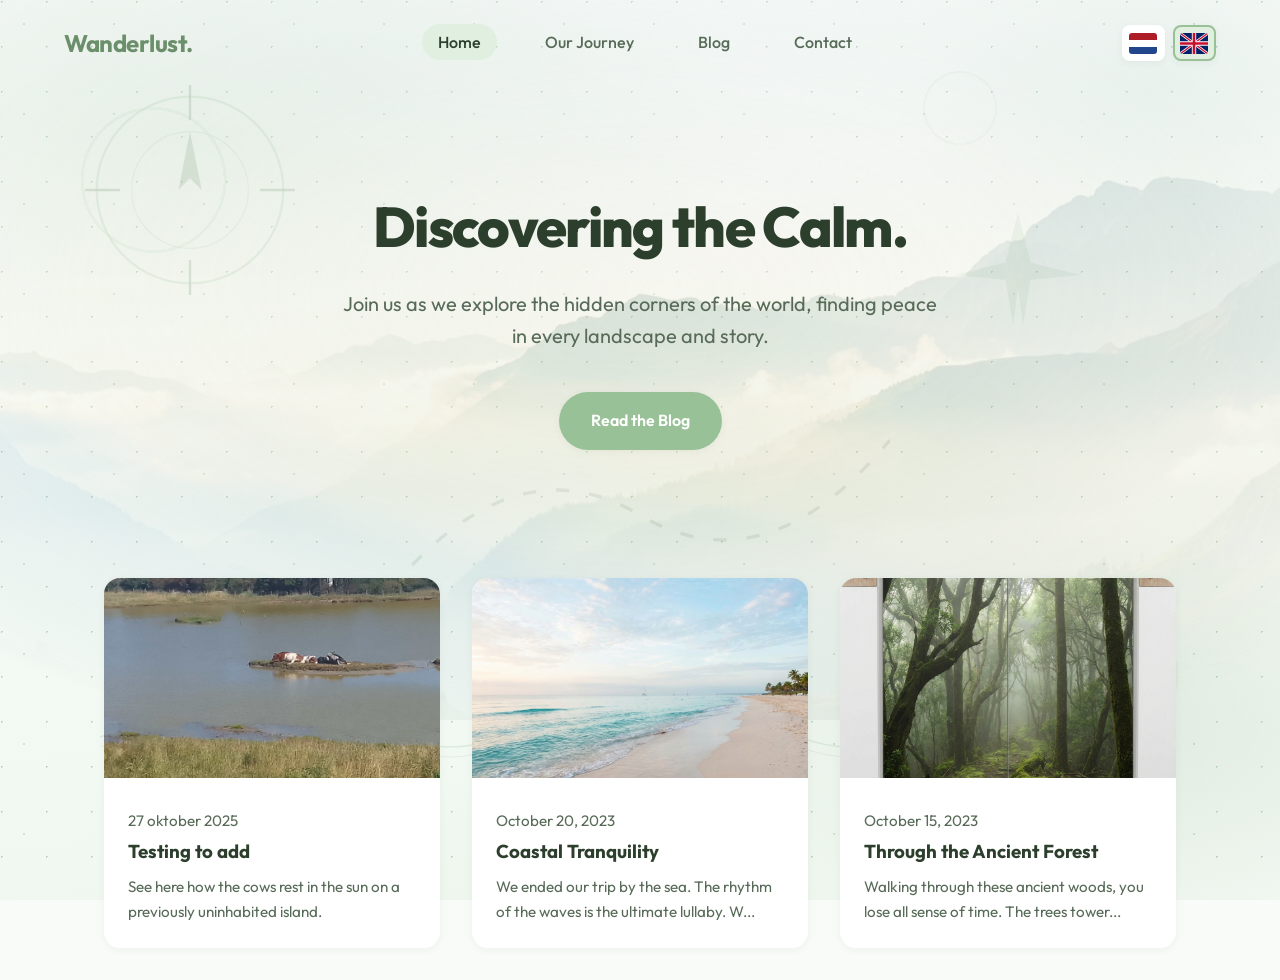
==== en/index.html @ 164ed202 "Revert "vantravelling" This reverts commit 64bf4dafede7609b8577fc87cab6aad94c32c260." ====
<!DOCTYPE html>
<html lang="en">

<head>
    <meta charset="UTF-8">
    <meta name="viewport" content="width=device-width, initial-scale=1.0">
    <title>Wanderlust - Travel Blog</title>
    <link rel="stylesheet" href="../css/style.css">
    <link rel="preconnect" href="https://fonts.googleapis.com">
    <link rel="preconnect" href="https://fonts.gstatic.com" crossorigin>
    <link href="https://fonts.googleapis.com/css2?family=Outfit:wght@300;400;600;800&display=swap" rel="stylesheet">
  <script async src="https://www.googletagmanager.com/gtag/js?id=G-GTE6MLV10G"></script>
  <script>
    window.dataLayer = window.dataLayer || [];
    function gtag(){dataLayer.push(arguments);}
    gtag('js', new Date());
    gtag('config', 'G-GTE6MLV10G');
  </script>
</head>

<body>
    <!-- Hero background image - set the CSS variable to enable -->
    <!-- Decorative background -->
    <div class="bg-decoration"></div>
    <div class="bg-hero-image"></div>

    <header>
        <a href="index.html" class="logo">Wanderlust.</a>
        <nav>
            <ul>
                <li><a href="index.html" class="active" data-translate="navHome">Home</a></li>
                <li><a href="about.html" data-translate="navJourney">Our Journey</a></li>
                <li><a href="blog.html" data-translate="navBlog">Blog</a></li>
                <li><a href="contact.html" data-translate="navContact">Contact</a></li>
            </ul>
        </nav>
        <div id="lang-switcher" class="lang-switcher">
            <button class="lang-btn lang-nl" title="Nederlands">
                <svg viewBox="0 0 32 24" class="flag-icon">
                    <rect y="0" width="32" height="8" fill="#AE1C28" />
                    <rect y="8" width="32" height="8" fill="#FFFFFF" />
                    <rect y="16" width="32" height="8" fill="#21468B" />
                </svg>
            </button>
            <button class="lang-btn lang-en" title="English">
                <svg viewBox="0 0 32 24" class="flag-icon">
                    <rect fill="#012169" width="32" height="24" />
                    <path d="M0,0 L32,24 M32,0 L0,24" stroke="#fff" stroke-width="3" />
                    <path d="M0,0 L32,24 M32,0 L0,24" stroke="#C8102E" stroke-width="1.5" />
                    <path d="M16,0 V24 M0,12 H32" stroke="#fff" stroke-width="5" />
                    <path d="M16,0 V24 M0,12 H32" stroke="#C8102E" stroke-width="3" />
                </svg>
            </button>
        </div>
    </header>

    <main>
        <section class="hero">
            <h1 data-translate="heroTitle">Discovering the Calm.</h1>
            <p data-translate="heroSubtitle">Join us as we explore the hidden corners of the world, finding peace in
                every landscape and story.</p>
            <a href="blog.html" class="cta-button" data-translate="heroCta">Read the Blog</a>
        </section>

        <section class="preview-grid" id="preview-grid">
            <!-- Cards will be dynamically loaded from blog posts data -->
        </section>
    </main>


    <script src="../js/main.js?v=3"></script>
</body>

</html>
---- css/style.css ----
:root {
  --bg-color: #F8FBF8;
  --bg-color-alt: #F0F7F0;
  --card-bg: #FFFFFF;
  --primary-text: #2C3E2C;
  --secondary-text: #586B58;
  --accent-light: #E0EFE0;
  --accent-main: #98C198;
  --accent-dark: #6B8F6B;
  --accent-subtle: rgba(152, 193, 152, 0.12);
  --shadow-sm: 0 2px 8px rgba(44, 62, 44, 0.05);
  --shadow-md: 0 4px 12px rgba(44, 62, 44, 0.08);
  --font-main: 'Outfit', sans-serif;
  --hero-bg-image: url('../assets/images/hero_background.png');
}

* {
  box-sizing: border-box;
  margin: 0;
  padding: 0;
}

a, button, .preview-card, .gallery-item, .lang-btn {
  -webkit-tap-highlight-color: transparent;
}

body {
  font-family: var(--font-main);
  background-color: var(--bg-color);
  color: var(--primary-text);
  line-height: 1.6;
  min-height: 100vh;
  display: flex;
  flex-direction: column;
  position: relative;
  overflow-x: hidden;
}

/* ===== DECORATIVE BACKGROUND ===== */
.bg-decoration {
  position: fixed;
  top: 0;
  left: 0;
  width: 100%;
  height: 100%;
  pointer-events: none;
  z-index: -2;
  /* Multi-layer gradient with subtle color shifts */
  background:
    /* Soft green glow top-left */
    radial-gradient(ellipse 90% 60% at 15% 15%, rgba(152, 193, 152, 0.18) 0%, transparent 50%),
    /* Deeper green accent bottom-right */
    radial-gradient(ellipse 70% 50% at 85% 80%, rgba(107, 143, 107, 0.14) 0%, transparent 45%),
    /* Subtle warm shift center */
    radial-gradient(ellipse 80% 40% at 50% 50%, rgba(180, 210, 160, 0.10) 0%, transparent 50%),
    /* Cool undertone top-right */
    radial-gradient(ellipse 50% 50% at 90% 10%, rgba(160, 200, 180, 0.12) 0%, transparent 40%),
    /* Bottom edge fade */
    radial-gradient(ellipse 100% 30% at 50% 100%, rgba(224, 239, 224, 0.22) 0%, transparent 50%),
    /* Base gradient */
    linear-gradient(175deg, var(--bg-color) 0%, #F5FAF5 40%, var(--bg-color-alt) 100%);
}

/* Layer 1: Dotted travel paths */
.bg-decoration::before {
  content: '';
  position: absolute;
  top: 0;
  left: 0;
  width: 100%;
  height: 100%;
  opacity: 0.55;
  background-image:
    /* Primary dotted path grid */
    radial-gradient(circle at 1.5px 1.5px, var(--accent-main) 1px, transparent 1px),
    /* Larger scattered dots for depth */
    radial-gradient(circle at 2px 2px, rgba(107, 143, 107, 0.4) 1.5px, transparent 1.5px);
  background-size: 45px 45px, 90px 90px;
  background-position: 0 0, 22px 22px;
}

/* Layer 2: Travel-themed SVG decorations */
.bg-decoration::after {
  content: '';
  position: absolute;
  top: 0;
  left: 0;
  width: 100%;
  height: 100%;
  opacity: 0.45;
  background-image:
    /* Compass rose pattern - top left */
    url("data:image/svg+xml,%3Csvg xmlns='http://www.w3.org/2000/svg' width='120' height='120' viewBox='0 0 120 120'%3E%3Ccircle cx='60' cy='60' r='40' fill='none' stroke='%2398C198' stroke-width='1' opacity='0.5'/%3E%3Ccircle cx='60' cy='60' r='25' fill='none' stroke='%2398C198' stroke-width='0.5' opacity='0.4'/%3E%3Cpath d='M60 15 L60 30 M60 90 L60 105 M15 60 L30 60 M90 60 L105 60' stroke='%236B8F6B' stroke-width='1' opacity='0.6'/%3E%3Cpath d='M60 35 L55 60 L60 55 L65 60 Z' fill='%236B8F6B' opacity='0.5'/%3E%3C/svg%3E"),
    /* Abstract plane silhouette - scattered */
    url("data:image/svg+xml,%3Csvg xmlns='http://www.w3.org/2000/svg' width='80' height='80' viewBox='0 0 80 80'%3E%3Cpath d='M40 15 L45 35 L65 40 L45 42 L42 60 L40 45 L38 60 L35 42 L15 40 L35 35 Z' fill='%2398C198' opacity='0.35'/%3E%3C/svg%3E"),
    /* Curved dotted flight path */
    url("data:image/svg+xml,%3Csvg xmlns='http://www.w3.org/2000/svg' width='300' height='150' viewBox='0 0 300 150'%3E%3Cpath d='M0 120 Q 75 30, 150 75 T 300 30' stroke='%236B8F6B' stroke-width='2' stroke-dasharray='8 12' fill='none' opacity='0.4'/%3E%3C/svg%3E"),
    /* Decorative compass circles */
    radial-gradient(circle at 12% 20%, transparent 70px, rgba(152, 193, 152, 0.25) 70px, rgba(152, 193, 152, 0.25) 73px, transparent 73px),
    radial-gradient(circle at 88% 75%, transparent 50px, rgba(152, 193, 152, 0.22) 50px, rgba(152, 193, 152, 0.22) 52px, transparent 52px),
    radial-gradient(circle at 75% 12%, transparent 35px, rgba(152, 193, 152, 0.20) 35px, rgba(152, 193, 152, 0.20) 37px, transparent 37px),
    /* Wave/horizon line */
    url("data:image/svg+xml,%3Csvg xmlns='http://www.w3.org/2000/svg' width='400' height='80' viewBox='0 0 400 80'%3E%3Cpath d='M0 40 Q 50 20, 100 40 T 200 40 T 300 40 T 400 40' stroke='%2398C198' stroke-width='1.5' fill='none' opacity='0.5'/%3E%3Cpath d='M0 50 Q 50 30, 100 50 T 200 50 T 300 50 T 400 50' stroke='%236B8F6B' stroke-width='0.8' fill='none' opacity='0.3'/%3E%3C/svg%3E");
  background-size:
    280px 280px,
    /* compass */
    200px 200px,
    /* plane */
    500px 250px,
    /* flight path */
    100% 100%,
    /* circle 1 */
    100% 100%,
    /* circle 2 */
    100% 100%,
    /* circle 3 */
    600px 80px;
  /* waves */
  background-position:
    5% 8%,
    /* compass */
    85% 25%,
    /* plane */
    center 60%,
    /* flight path */
    center,
    /* circles */
    center,
    center,
    0 85%;
  /* waves */
  background-repeat:
    no-repeat,
    no-repeat,
    no-repeat,
    no-repeat,
    no-repeat,
    no-repeat,
    repeat-x;
}

/* Hero background image support */
.bg-hero-image {
  position: fixed;
  top: 0;
  left: 50%;
  transform: translateX(-50%);
  width: 100%;
  max-width: 1600px;
  height: 80vh;
  pointer-events: none;
  z-index: -1;
  background-image: var(--hero-bg-image, none);
  background-size: cover;
  background-position: center top;
  background-repeat: no-repeat;
  /* Subtle fade on all edges - visible but not overwhelming */
  opacity: 0.35;
  -webkit-mask-image:
    radial-gradient(ellipse 90% 80% at 50% 40%, rgba(0, 0, 0, 1) 0%, rgba(0, 0, 0, 0.6) 50%, transparent 85%);
  mask-image:
    radial-gradient(ellipse 90% 80% at 50% 40%, rgba(0, 0, 0, 1) 0%, rgba(0, 0, 0, 0.6) 50%, transparent 85%);
}

/* 
 * To add a hero background image, set the CSS variable on the body or a style tag:
 * 
 * Option 1 - Inline style on body:
 *   <body style="--hero-bg-image: url('assets/images/your-image.jpg');">
 * 
 * Option 2 - In a style tag or CSS:
 *   :root { --hero-bg-image: url('assets/images/your-image.jpg'); }
 * 
 * The image will appear with a soft vignette fade into the patterned background.
 */

/* ===== HEADER ===== */
header {
  padding: 1.5rem 5%;
  display: flex;
  justify-content: space-between;
  align-items: center;
  background: transparent;
  position: relative;
  z-index: 10;
}

.logo {
  font-size: 1.5rem;
  font-weight: 700;
  color: var(--accent-dark);
  text-decoration: none;
  letter-spacing: -0.02em;
}

nav ul {
  display: flex;
  gap: 2rem;
  list-style: none;
}

nav a {
  text-decoration: none;
  color: var(--secondary-text);
  font-weight: 500;
  transition: color 0.2s, background-color 0.2s;
  padding: 0.5rem 1rem;
  border-radius: 20px;
}

nav a:hover,
nav a.active {
  color: var(--primary-text);
  background-color: var(--accent-light);
}

/* ===== LANGUAGE SWITCHER ===== */
.lang-switcher {
  display: flex;
  gap: 0.5rem;
  margin-left: 1.5rem;
}

.lang-btn {
  background: var(--card-bg);
  border: 2px solid transparent;
  border-radius: 8px;
  padding: 0.35rem;
  cursor: pointer;
  transition: all 0.2s ease;
  box-shadow: var(--shadow-sm);
  display: flex;
  align-items: center;
  justify-content: center;
}

.lang-btn:hover {
  transform: translateY(-2px);
  box-shadow: var(--shadow-md);
}

.lang-btn.active {
  border-color: var(--accent-main);
  background: var(--accent-light);
}

.flag-icon {
  width: 28px;
  height: 21px;
  border-radius: 3px;
  overflow: hidden;
}

/* ===== MAIN CONTENT ===== */
main {
  flex: 1;
  width: 100%;
  max-width: 1200px;
  margin: 0 auto;
  padding: 2rem 5%;
  position: relative;
  z-index: 1;
}

/* ===== HOME STYLES ===== */
.hero {
  text-align: center;
  padding: 4rem 0;
}

.hero h1 {
  font-size: 3.5rem;
  color: var(--primary-text);
  margin-bottom: 1rem;
  font-weight: 800;
  letter-spacing: -0.03em;
}

.hero p {
  color: var(--secondary-text);
  font-size: 1.25rem;
  max-width: 600px;
  margin: 0 auto 2.5rem;
}

.cta-button {
  display: inline-block;
  background-color: var(--accent-main);
  color: white;
  padding: 1rem 2rem;
  border-radius: 50px;
  text-decoration: none;
  font-weight: 600;
  transition: transform 0.2s, background-color 0.2s, box-shadow 0.2s;
  box-shadow: var(--shadow-sm);
}

.cta-button:hover {
  transform: translateY(-2px);
  background-color: var(--accent-dark);
  box-shadow: var(--shadow-md);
}

/* ===== PREVIEW GRID ===== */
.preview-grid {
  display: grid;
  grid-template-columns: repeat(auto-fit, minmax(300px, 1fr));
  gap: 2rem;
  margin-top: 4rem;
}

.preview-card {
  background: var(--card-bg);
  border-radius: 16px;
  overflow: hidden;
  box-shadow: var(--shadow-sm);
  transition: transform 0.3s ease, box-shadow 0.3s ease;
  cursor: pointer;
}

.preview-card:hover {
  transform: translateY(-5px);
  box-shadow: var(--shadow-md);
}

.preview-image {
  width: 100%;
  height: 200px;
  background-color: var(--accent-light);
  object-fit: cover;
}

.preview-content {
  padding: 1.5rem;
}

.preview-content h3 {
  margin-bottom: 0.5rem;
  color: var(--primary-text);
}

.preview-content p {
  color: var(--secondary-text);
  font-size: 0.95rem;
}

.preview-date {
  color: var(--accent-main);
  font-size: 0.85rem;
  margin-bottom: 0.25rem;
}

/* ===== ABOUT STYLES ===== */
.about-content {
  background: var(--card-bg);
  padding: 3rem;
  border-radius: 24px;
  box-shadow: var(--shadow-sm);
  margin-top: 1rem;
}

.about-content p {
  color: var(--secondary-text);
  font-size: 1.1rem;
  line-height: 1.8;
}

/* ===== BLOG STYLES ===== */
.blog-container {
  display: flex;
  flex-direction: column;
  min-height: 60vh;
  position: relative;
}

.nav-arrow {
  position: fixed;
  top: 50%;
  transform: translateY(-50%);
  background: var(--card-bg);
  border: 1px solid var(--accent-light);
  color: var(--accent-main);
  cursor: pointer;
  padding: 1rem;
  transition: transform 0.2s, color 0.2s, box-shadow 0.2s, background-color 0.2s;
  display: flex;
  align-items: center;
  justify-content: center;
  border-radius: 50%;
  box-shadow: var(--shadow-md);
  z-index: 100;
  -webkit-tap-highlight-color: transparent;
  background-image: none;
  touch-action: manipulation;
}

#prev-btn {
  left: max(1rem, calc((100vw - 1200px) / 2 - 80px));
}

#next-btn {
  right: max(1rem, calc((100vw - 1200px) / 2 - 80px));
}

/* Desktop hover */
@media (hover: hover) {
  .nav-arrow:hover {
    color: var(--card-bg);
    background-color: var(--accent-main);
    transform: translateY(-50%) scale(1.1);
    box-shadow: var(--shadow-md), 0 0 20px rgba(152, 193, 152, 0.3);
  }
}

/* Touch press - works on both Chrome and Firefox Android */
.nav-arrow:active {
  color: var(--card-bg);
  background-color: var(--accent-main);
  transform: translateY(-50%) scale(1.1);
  box-shadow: var(--shadow-md), 0 0 20px rgba(152, 193, 152, 0.3);
}

.nav-arrow:disabled {
  opacity: 0.3;
  cursor: not-allowed;
  transform: translateY(-50%);
  background: var(--bg-color-alt);
  box-shadow: none;
}

.nav-arrow:disabled:hover,
.nav-arrow:disabled:active {
  color: var(--accent-main);
  background: var(--bg-color-alt);
  transform: translateY(-50%);
}

.nav-arrow svg {
  width: 48px;
  height: 48px;
}

#blog-post-area {
  flex: 1;
  background: var(--card-bg);
  border-radius: 24px;
  padding: 2.5rem;
  box-shadow: var(--shadow-md);
  opacity: 0;
  transform: translateY(10px);
  transition: opacity 0.4s ease, transform 0.4s ease;
  width: 100%;
}

#blog-post-area.visible {
  opacity: 1;
  transform: translateY(0);
}

.post-header {
  margin-bottom: 2rem;
}

.post-date {
  color: var(--accent-dark);
  font-size: 0.9rem;
  font-weight: 600;
  text-transform: uppercase;
  letter-spacing: 0.05em;
}

.post-title {
  font-size: 2.5rem;
  margin-top: 0.5rem;
  line-height: 1.2;
}

/* Post Blocks */
.post-block {
  margin-bottom: 2rem;
  width: 100%;
}

.post-block-text {
  font-size: 1.1rem;
  color: var(--secondary-text);
  line-height: 1.8;
}

.post-block-image img,
.post-block-video video {
  width: 100%;
  max-height: 600px;
  object-fit: cover;
  border-radius: 16px;
  display: block;
  box-shadow: var(--shadow-sm);
}

.post-block-video video {
  max-height: 500px;
}

/* Gallery Grid */
.gallery-grid {
  display: grid;
  grid-template-columns: repeat(4, 1fr);
  grid-auto-rows: 1fr;
  gap: 0;
  aspect-ratio: 16 / 9;
  overflow: hidden;
  border-radius: 12px;
  box-shadow: var(--shadow-sm);
}

.gallery-item {
  position: relative;
  cursor: pointer;
  overflow: hidden;
  border-radius: 0;
  box-shadow: none;
}

.gallery-item img {
  width: 100%;
  height: 100%;
  object-fit: cover;
  transition: transform 0.4s ease;
}

.gallery-item:hover img {
  transform: scale(1.05);
}

/* Specific spans for mosaic layout */
.gallery-item.large {
  grid-column: span 2;
  grid-row: span 2;
}

.gallery-item.wide {
  grid-column: span 2;
}

.gallery-item.tall {
  grid-row: span 2;
}

/* Lightbox */
.lightbox {
  position: fixed;
  top: 0;
  left: 0;
  width: 100%;
  height: 100%;
  background: rgba(0, 0, 0, 0.95);
  z-index: 2000;
  display: none;
  align-items: center;
  justify-content: center;
  opacity: 0;
  transition: opacity 0.3s ease;
  backdrop-filter: blur(5px);
}

.lightbox.open {
  display: flex;
  opacity: 1;
}

.lightbox-content-wrapper {
  position: relative;
  max-width: 90vw;
  max-height: 90vh;
}

.lightbox-img {
  max-height: 90vh;
  max-width: 90vw;
  border-radius: 4px;
  box-shadow: 0 10px 30px rgba(0, 0, 0, 0.5);
  display: block;
}

.lightbox-close {
  position: absolute;
  top: 20px;
  right: 30px;
  color: white;
  font-size: 3rem;
  line-height: 1;
  cursor: pointer;
  opacity: 0.7;
  transition: opacity 0.2s;
  z-index: 2010;
}

.lightbox-close:hover {
  opacity: 1;
}

.lightbox-nav {
  position: absolute;
  top: 50%;
  transform: translateY(-50%);
  color: white;
  font-size: 2rem;
  width: 50px;
  height: 50px;
  display: flex;
  align-items: center;
  justify-content: center;
  cursor: pointer;
  background: rgba(255, 255, 255, 0.1);
  border-radius: 50%;
  transition: background 0.2s;
  z-index: 2010;
}

.lightbox-nav:hover {
  background: rgba(255, 255, 255, 0.25);
}

.lightbox-prev {
  left: 30px;
}

.lightbox-next {
  right: 30px;
}

/* Lightbox Caption */
.lightbox-caption {
  position: absolute;
  bottom: -40px;
  left: 0;
  width: 100%;
  text-align: center;
  color: rgba(255, 255, 255, 0.8);
  font-size: 1rem;
}

@media (max-width: 768px) {
  .gallery-grid {
    grid-template-columns: repeat(2, 1fr);
    grid-auto-rows: 120px;
    aspect-ratio: unset;
  }
  .gallery-item.large {
    grid-column: span 2;
    grid-row: span 1;
  }
}

@media (max-width: 480px) {
  .gallery-grid {
    grid-template-columns: repeat(2, 1fr);
    grid-auto-rows: 100px;
    aspect-ratio: unset;
  }
  .gallery-item.large {
    grid-column: span 2;
    grid-row: span 1;
  }
}

/* ===== CONTACT PAGE ===== */
.contact-intro {
  margin-bottom: 3rem;
  max-width: 800px;
}

.contact-intro p {
  margin-bottom: 1rem;
}

.contact-intro em {
  color: var(--accent-dark);
  font-size: 0.95rem;
  display: block;
  margin-top: 1.5rem;
}

.contact-form {
  max-width: 600px;
  background: var(--bg-color-alt);
  padding: 2.5rem;
  border-radius: 16px;
  border: 1px solid var(--accent-light);
}

.form-group {
  margin-bottom: 1.5rem;
}

.form-group label {
  display: block;
  margin-bottom: 0.5rem;
  font-weight: 600;
  color: var(--primary-text);
}

.form-group input[type="text"],
.form-group input[type="email"],
.form-group textarea {
  width: 100%;
  padding: 0.8rem 1rem;
  border: 2px solid var(--accent-light);
  border-radius: 8px;
  font-family: inherit;
  font-size: 1rem;
  color: var(--primary-text);
  background: white;
  transition: border-color 0.2s, box-shadow 0.2s;
}

.form-group input:focus,
.form-group textarea:focus {
  outline: none;
  border-color: var(--accent-main);
  box-shadow: 0 0 0 3px var(--accent-subtle);
}

.checkbox-group {
  display: flex;
  align-items: flex-start;
  gap: 0.8rem;
  margin-top: 2rem;
  margin-bottom: 2rem;
}

.checkbox-group input[type="checkbox"] {
  margin-top: 0.3rem;
  width: 1.2rem;
  height: 1.2rem;
  accent-color: var(--accent-main);
}

.checkbox-group label {
  font-weight: 400;
  font-size: 0.95rem;
  line-height: 1.5;
  margin-bottom: 0;
}

.form-message {
  margin-top: 2rem;
  padding: 1rem;
  border-radius: 8px;
  display: none;
  font-weight: 500;
}

.form-message.success {
  display: block;
  background-color: #E0EFE0;
  color: #2C3E2C;
  border: 1px solid #98C198;
}

.form-message.error {
  display: block;
  background-color: #F8D7DA;
  color: #721C24;
  border: 1px solid #F5C6CB;
}

/* ===== RESPONSIVE ===== */
@media (max-width: 768px) {
  header {
    flex-wrap: wrap;
    gap: 1rem;
  }

  .lang-switcher {
    margin-left: auto;
    order: 2;
  }

  nav {
    order: 3;
    width: 100%;
  }

  nav ul {
    justify-content: center;
    gap: 1rem;
  }

  nav a {
      text-align: center;
      display: block;
  }  

  .hero h1 {
    font-size: 2.5rem;
  }

  .blog-container {
    padding: 0;
  }

  .nav-arrow {
    padding: 0.6rem;
  }

  #prev-btn {
    left: 0.5rem;
  }

  #next-btn {
    right: 0.5rem;
  }

  .nav-arrow svg {
    width: 32px;
    height: 32px;
  }

  #blog-post-area {
    padding: 1.5rem;
  }

  .post-title {
    font-size: 1.8rem;
  }

  .about-content {
    padding: 2rem;
  }
}

@media (max-width: 480px) {
  .hero h1 {
    font-size: 2rem;
  }

  .hero p {
    font-size: 1rem;
  }

  .preview-grid {
    grid-template-columns: 1fr;
  }

  nav a {
      text-align: center;
      display: block;
  }  

}
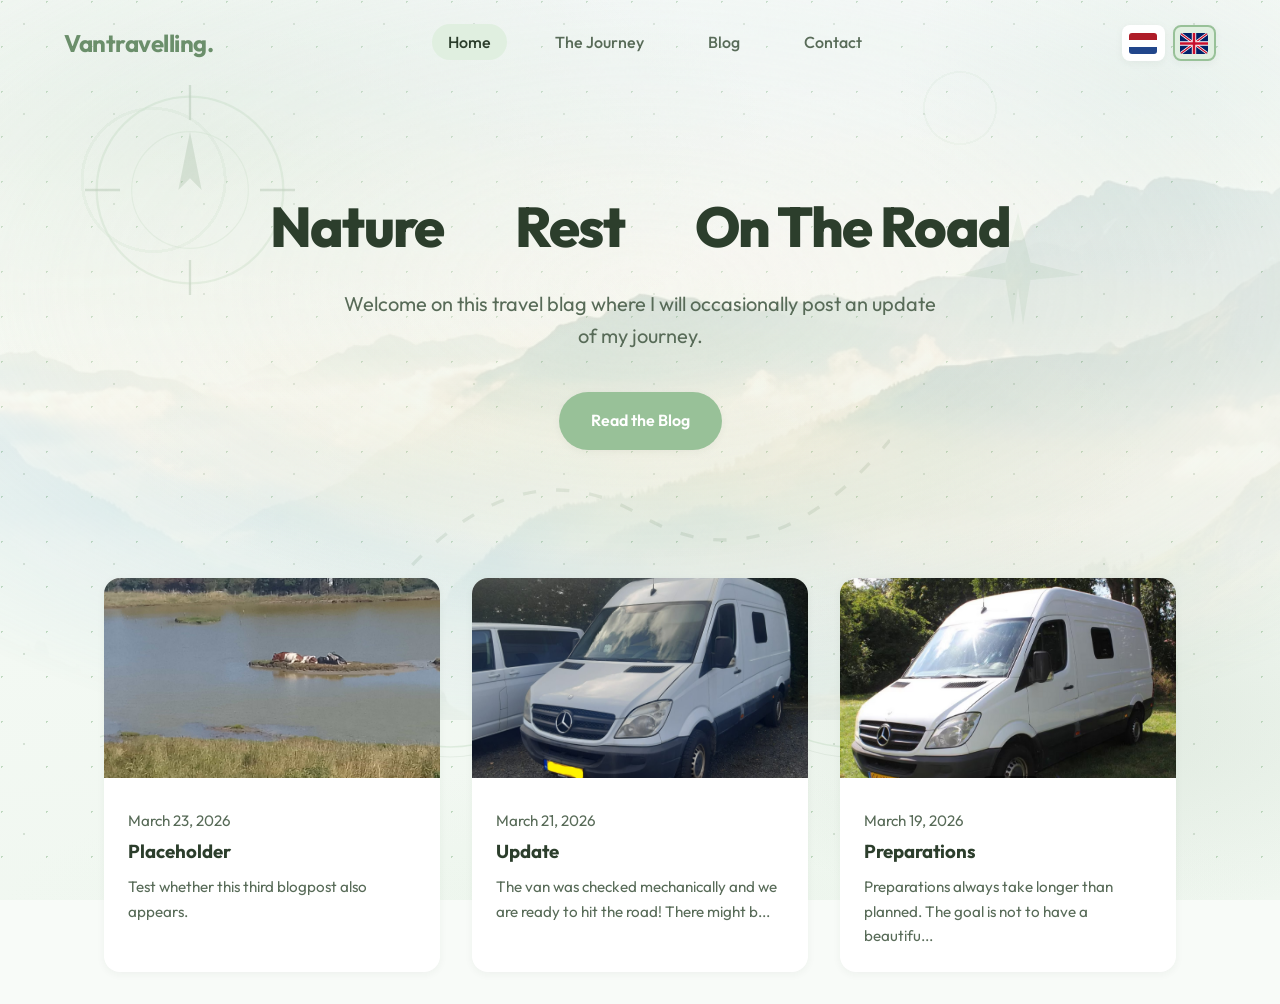
==== commit 03bacf4f: "Reapply "vantravelling" This reverts commit 164ed202f8c451f51588be57966b94fa0e341271." ====
--- a/en/index.html
+++ b/en/index.html
@@ -4,7 +4,7 @@
 <head>
     <meta charset="UTF-8">
     <meta name="viewport" content="width=device-width, initial-scale=1.0">
-    <title>Wanderlust - Travel Blog</title>
+    <title>Vantravelling - Travel Blog</title>
     <link rel="stylesheet" href="../css/style.css">
     <link rel="preconnect" href="https://fonts.googleapis.com">
     <link rel="preconnect" href="https://fonts.gstatic.com" crossorigin>
@@ -25,11 +25,11 @@
     <div class="bg-hero-image"></div>
 
     <header>
-        <a href="index.html" class="logo">Wanderlust.</a>
+        <a href="index.html" class="logo">Vantravelling.</a>
         <nav>
             <ul>
                 <li><a href="index.html" class="active" data-translate="navHome">Home</a></li>
-                <li><a href="about.html" data-translate="navJourney">Our Journey</a></li>
+                <li><a href="about.html" data-translate="navJourney">The Journey</a></li>
                 <li><a href="blog.html" data-translate="navBlog">Blog</a></li>
                 <li><a href="contact.html" data-translate="navContact">Contact</a></li>
             </ul>
@@ -56,9 +56,8 @@
 
     <main>
         <section class="hero">
-            <h1 data-translate="heroTitle">Discovering the Calm.</h1>
-            <p data-translate="heroSubtitle">Join us as we explore the hidden corners of the world, finding peace in
-                every landscape and story.</p>
+            <h1 data-translate="heroTitle">Nature &emsp;  Rest &emsp;  On The Road</h1>
+            <p data-translate="heroSubtitle">Welcome on this travel blag where I will occasionally post an update of my journey.</p>
             <a href="blog.html" class="cta-button" data-translate="heroCta">Read the Blog</a>
         </section>
 
--- a/css/style.css
+++ b/css/style.css
@@ -848,4 +848,5 @@
       display: block;
   }  
 
-}+}
+
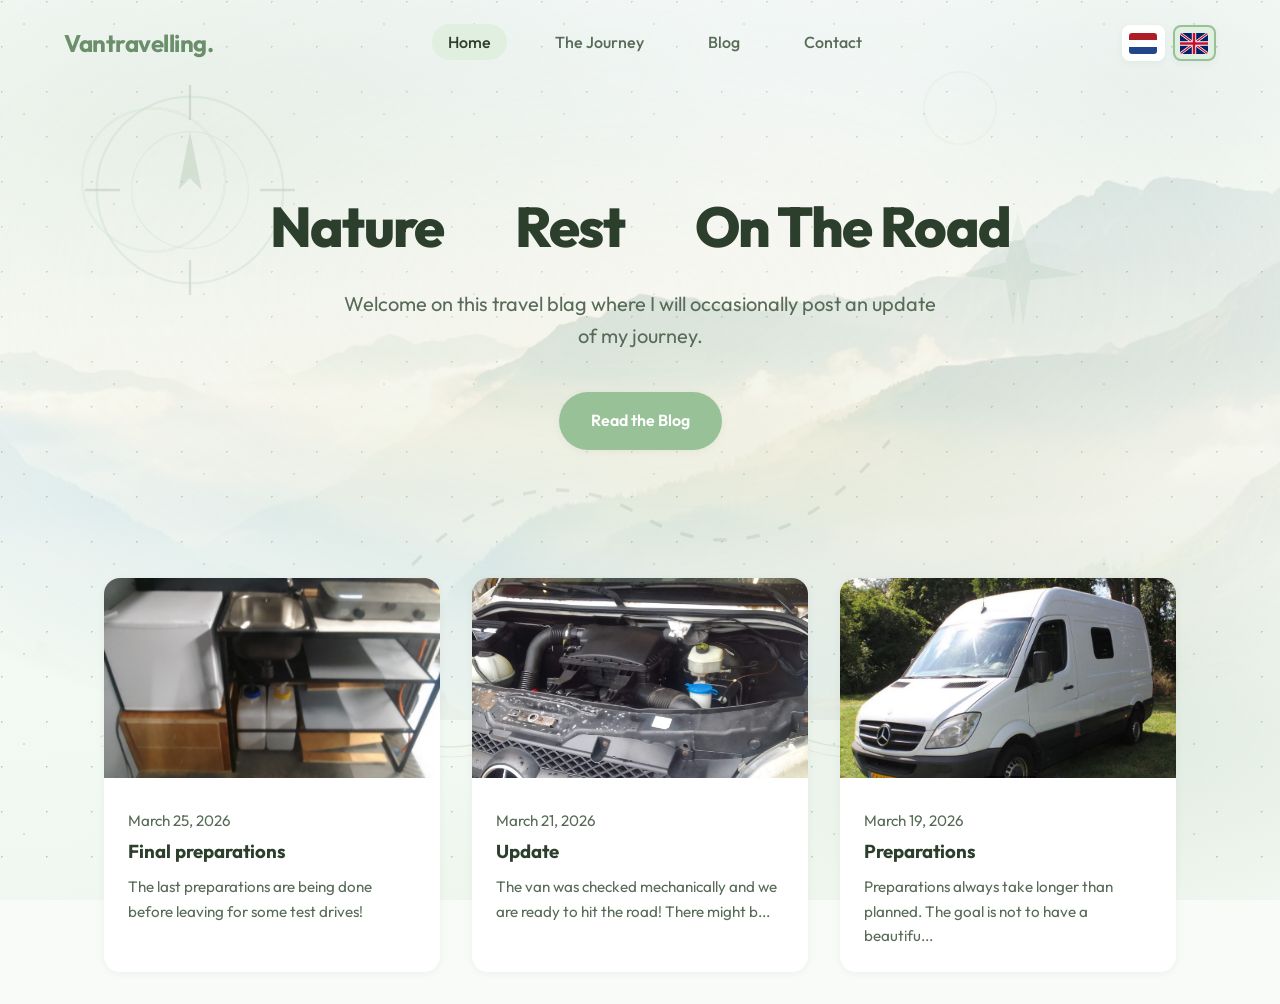
==== commit fef0d4a2: "Update index.html" ====
--- a/en/index.html
+++ b/en/index.html
@@ -56,7 +56,7 @@
 
     <main>
         <section class="hero">
-            <h1 data-translate="heroTitle">Nature &emsp;  Rest &emsp;  On The Road</h1>
+	    <h1 data-translate="heroTitle">Nature &emsp; Rest &emsp;<br class="mobile-break"> On The Road</h1>
             <p data-translate="heroSubtitle">Welcome on this travel blag where I will occasionally post an update of my journey.</p>
             <a href="blog.html" class="cta-button" data-translate="heroCta">Read the Blog</a>
         </section>
--- a/css/style.css
+++ b/css/style.css
@@ -503,47 +503,49 @@
 
 /* Gallery Grid */
 .gallery-grid {
-  display: grid;
-  grid-template-columns: repeat(4, 1fr);
-  grid-auto-rows: 1fr;
-  gap: 0;
-  aspect-ratio: 16 / 9;
-  overflow: hidden;
-  border-radius: 12px;
-  box-shadow: var(--shadow-sm);
+    display: grid;
+    grid-auto-rows: 160px;
+    grid-auto-flow: dense;
+    gap: 0px;
+    border-radius: 12px;
+    overflow: hidden;
+    box-shadow: var(--shadow-sm);
 }
 
 .gallery-item {
-  position: relative;
-  cursor: pointer;
-  overflow: hidden;
-  border-radius: 0;
-  box-shadow: none;
+    position: relative;
+    cursor: pointer;
+    overflow: hidden;
+    min-height: 0;
 }
 
 .gallery-item img {
-  width: 100%;
-  height: 100%;
-  object-fit: cover;
-  transition: transform 0.4s ease;
+    width: 100%;
+    height: 100%;
+    object-fit: cover;
+    display: block;
+    transition: transform 0.4s ease;
 }
 
 .gallery-item:hover img {
-  transform: scale(1.05);
-}
-
-/* Specific spans for mosaic layout */
-.gallery-item.large {
-  grid-column: span 2;
-  grid-row: span 2;
-}
-
-.gallery-item.wide {
-  grid-column: span 2;
-}
-
-.gallery-item.tall {
-  grid-row: span 2;
+    transform: scale(1.05);
+}
+
+.gallery-item.wide  { grid-column: span 2; }
+.gallery-item.tall  { grid-row: span 2; }
+.gallery-item.large { grid-column: span 2; grid-row: span 2; }
+
+@media (max-width: 768px) {
+    .gallery-grid {
+        grid-auto-rows: 100px;
+    }
+    /* tall heroes keep their row span on mobile */
+    /* wide/tall/large all work as-is — JS sets cols via inline style */
+    /* only large (2×2) is disabled since mobile never uses it */
+    .gallery-item.large {
+        grid-column: span 2;
+        grid-row: span 1;
+    }
 }
 
 /* Lightbox */
@@ -640,29 +642,6 @@
   font-size: 1rem;
 }
 
-@media (max-width: 768px) {
-  .gallery-grid {
-    grid-template-columns: repeat(2, 1fr);
-    grid-auto-rows: 120px;
-    aspect-ratio: unset;
-  }
-  .gallery-item.large {
-    grid-column: span 2;
-    grid-row: span 1;
-  }
-}
-
-@media (max-width: 480px) {
-  .gallery-grid {
-    grid-template-columns: repeat(2, 1fr);
-    grid-auto-rows: 100px;
-    aspect-ratio: unset;
-  }
-  .gallery-item.large {
-    grid-column: span 2;
-    grid-row: span 1;
-  }
-}
 
 /* ===== CONTACT PAGE ===== */
 .contact-intro {
@@ -793,6 +772,7 @@
   }  
 
   .hero h1 {
+    text-align: center;
     font-size: 2.5rem;
   }
 
@@ -830,9 +810,17 @@
   }
 }
 
+@media (max-width: 768px) {
+  .hero h1 {
+    text-align: center;
+    font-size: 2.5rem;
+  }
+}
+
 @media (max-width: 480px) {
   .hero h1 {
     font-size: 2rem;
+    text-align: center;
   }
 
   .hero p {
@@ -850,3 +838,12 @@
 
 }
 
+.mobile-break {
+  display: none;
+}
+
+@media (max-width: 768px) {
+  .mobile-break {
+    display: block;
+  }
+}
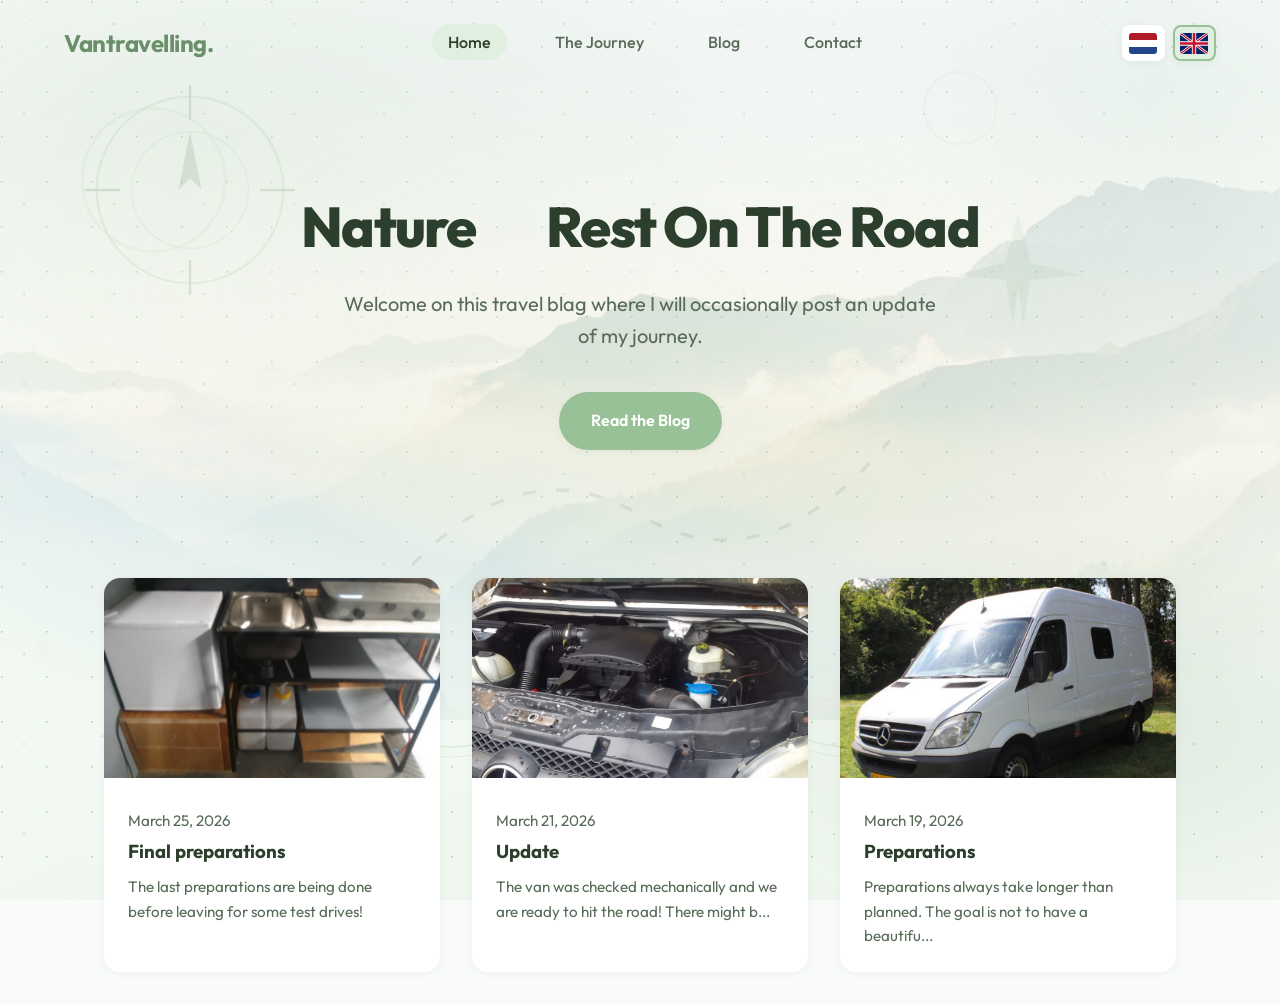
==== commit ce87f08d: "Update index.html" ====
--- a/en/index.html
+++ b/en/index.html
@@ -56,7 +56,7 @@
 
     <main>
         <section class="hero">
-	    <h1 data-translate="heroTitle">Nature &emsp; Rest &emsp;<br class="mobile-break"> On The Road</h1>
+	    <h1 data-translate="heroTitle">Nature &emsp; Rest <br class="mobile-break"> On The Road</h1>
             <p data-translate="heroSubtitle">Welcome on this travel blag where I will occasionally post an update of my journey.</p>
             <a href="blog.html" class="cta-button" data-translate="heroCta">Read the Blog</a>
         </section>
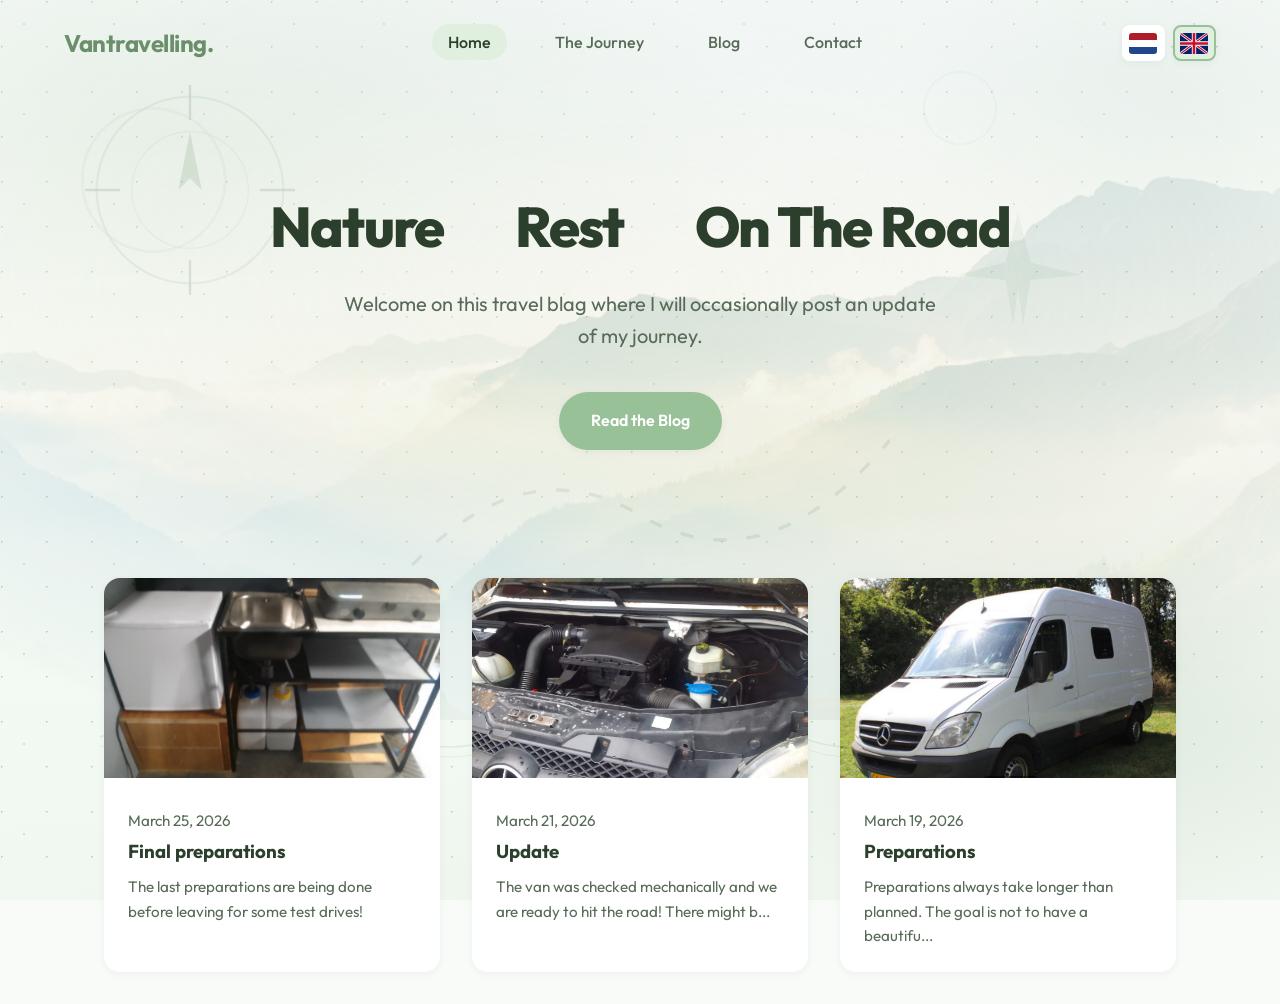
==== commit f72abf36: "space" ====
--- a/en/index.html
+++ b/en/index.html
@@ -56,7 +56,7 @@
 
     <main>
         <section class="hero">
-	    <h1 data-translate="heroTitle">Nature &emsp; Rest <br class="mobile-break"> On The Road</h1>
+	    <h1 data-translate="heroTitle">Nature &emsp; Rest <span class="desktop-space">&emsp;</span> <br class="mobile-break"> On The Road</h1>
             <p data-translate="heroSubtitle">Welcome on this travel blag where I will occasionally post an update of my journey.</p>
             <a href="blog.html" class="cta-button" data-translate="heroCta">Read the Blog</a>
         </section>
--- a/css/style.css
+++ b/css/style.css
@@ -810,12 +810,6 @@
   }
 }
 
-@media (max-width: 768px) {
-  .hero h1 {
-    text-align: center;
-    font-size: 2.5rem;
-  }
-}
 
 @media (max-width: 480px) {
   .hero h1 {
@@ -846,4 +840,14 @@
   .mobile-break {
     display: block;
   }
+}
+
+.desktop-space {
+  display: inline;
+}
+
+@media (max-width: 768px) {
+  .desktop-space {
+    display: none;
+  }
 }
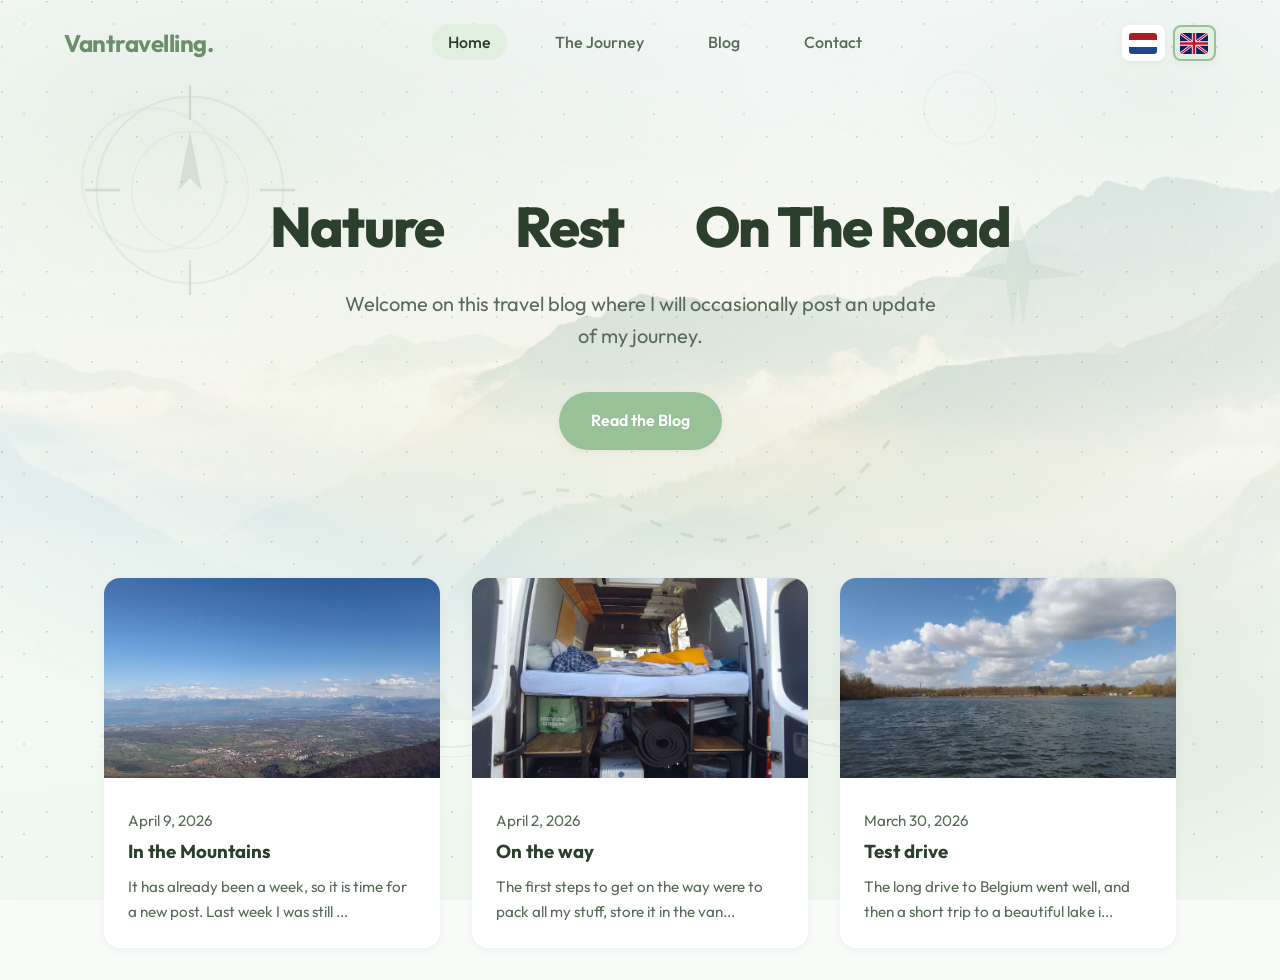
==== commit d7c097a0: "Update index.html" ====
--- a/en/index.html
+++ b/en/index.html
@@ -57,7 +57,7 @@
     <main>
         <section class="hero">
 	    <h1 data-translate="heroTitle">Nature &emsp; Rest <span class="desktop-space">&emsp;</span> <br class="mobile-break"> On The Road</h1>
-            <p data-translate="heroSubtitle">Welcome on this travel blag where I will occasionally post an update of my journey.</p>
+            <p data-translate="heroSubtitle">Welcome on this travel blog where I will occasionally post an update of my journey.</p>
             <a href="blog.html" class="cta-button" data-translate="heroCta">Read the Blog</a>
         </section>
 
--- a/css/style.css
+++ b/css/style.css
@@ -561,7 +561,7 @@
   align-items: center;
   justify-content: center;
   opacity: 0;
-  transition: opacity 0.3s ease;
+  transition: transform 0.2s ease, opacity 0.2s ease;
   backdrop-filter: blur(5px);
 }
 
@@ -582,6 +582,15 @@
   border-radius: 4px;
   box-shadow: 0 10px 30px rgba(0, 0, 0, 0.5);
   display: block;
+  transition: transform 0.25s ease;
+  touch-action: none;
+}
+
+.lightbox.zoomed .lightbox-prev,
+.lightbox.zoomed .lightbox-next {
+    opacity: 0;
+    pointer-events: none;
+    transition: opacity 0.2s ease;
 }
 
 .lightbox-close {
@@ -634,14 +643,36 @@
 /* Lightbox Caption */
 .lightbox-caption {
   position: absolute;
-  bottom: -40px;
+  top: 100%;
   left: 0;
   width: 100%;
+  margin-top: 8px;
   text-align: center;
   color: rgba(255, 255, 255, 0.8);
   font-size: 1rem;
 }
 
+/* Zoom transition on lightbox image */
+.lightbox-img {
+    transition: transform 0.25s ease;
+    touch-action: none; /* prevents browser default pan/zoom interfering */
+}
+
+/* Hide nav arrows and disable cursor when zoomed */
+.lightbox.zoomed .lightbox-prev,
+.lightbox.zoomed .lightbox-next {
+    opacity: 0;
+    pointer-events: none;
+}
+
+/* Smooth dismiss drag */
+.lightbox {
+    transition: transform 0.2s ease, opacity 0.2s ease;
+}
+/* But not while dragging — transition would lag behind finger */
+.lightbox.dragging {
+    transition: none;
+}
 
 /* ===== CONTACT PAGE ===== */
 .contact-intro {
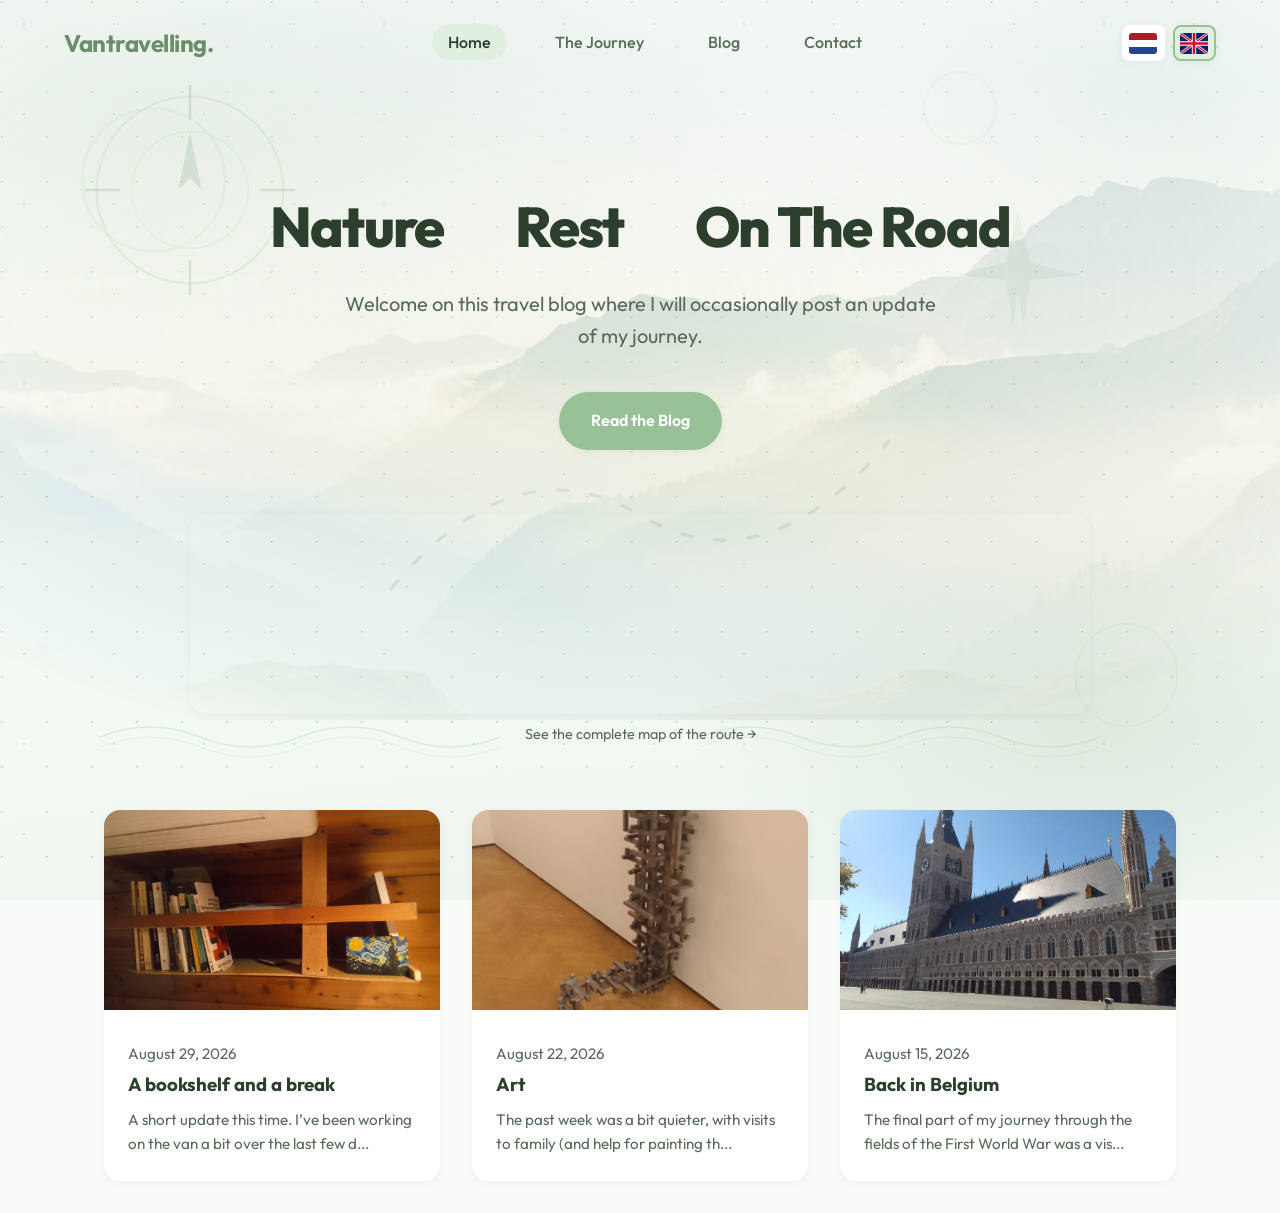
==== commit 8f7b1cc5: "en map" ====
--- a/en/index.html
+++ b/en/index.html
@@ -61,6 +61,12 @@
             <a href="blog.html" class="cta-button" data-translate="heroCta">Read the Blog</a>
         </section>
 
+	<div class="mini-map-wrapper" id="mini-map-wrapper">
+    	<div id="mini-map" class="mini-map"></div>
+    		<p class="map-hint" data-translate="mapHint">See the complete map of the route →</p>
+	</div>
+
+
         <section class="preview-grid" id="preview-grid">
             <!-- Cards will be dynamically loaded from blog posts data -->
         </section>
--- a/css/style.css
+++ b/css/style.css
@@ -13,6 +13,9 @@
   --font-main: 'Outfit', sans-serif;
   --hero-bg-image: url('../assets/images/hero_background.png');
 }
+
+p { margin: 0; }
+p + p { margin-top: 0.3em; }
 
 * {
   box-sizing: border-box;
@@ -301,6 +304,96 @@
   box-shadow: var(--shadow-md);
 }
 
+/* ===== MAP ===== */
+.mini-map-wrapper {
+  max-width: 900px;
+  margin: 0 auto 2.5rem;
+}
+
+.mini-map {
+  height: 200px;
+  width: 100%;
+  border-radius: 16px;
+  box-shadow: var(--shadow-sm);
+  cursor: pointer;
+  overflow: hidden;
+  transition: box-shadow 0.2s;
+}
+
+.mini-map:hover {
+  box-shadow: var(--shadow-md);
+}
+
+.map-hint {
+  text-align: center;
+  color: var(--secondary-text);
+  font-size: 0.9rem;
+  margin-top: 0.6rem;
+}
+
+.full-map-wrapper {
+  margin: 0 auto 3rem;
+  max-width: 1000px;
+}
+
+.full-map {
+  height: 420px;
+  width: 100%;
+  border-radius: 16px;
+  box-shadow: var(--shadow-md);
+  overflow: hidden;
+}
+
+.leaflet-popup-content-wrapper {
+  border-radius: 12px;
+  font-family: var(--font-main);
+}
+
+.leaflet-popup-content a {
+  color: var(--accent-dark);
+  font-weight: 600;
+}
+
+/* ===== MAP MARKERS ===== */
+.map-marker {
+  width: 44px;
+  height: 44px;
+  border-radius: 50%;
+  border: 3px solid var(--card-bg);
+  outline: 2px solid var(--accent-main);
+  background-size: cover;
+  background-position: center;
+  background-color: var(--accent-light);
+  box-shadow: var(--shadow-md);
+  position: relative;
+}
+
+.map-marker.mini-marker {
+  width: 28px;
+  height: 28px;
+  border-width: 2px;
+  outline-width: 1.5px;
+  box-shadow: var(--shadow-sm);
+}
+
+.map-marker-badge {
+  position: absolute;
+  bottom: -4px;
+  right: -4px;
+  background: var(--accent-dark);
+  color: #fff;
+  font-size: 10px;
+  font-weight: 700;
+  line-height: 1;
+  border-radius: 50%;
+  width: 20px;
+  height: 20px;
+  display: flex;
+  align-items: center;
+  justify-content: center;
+  border: 2px solid var(--card-bg);
+}
+
 /* ===== PREVIEW GRID ===== */
 .preview-grid {
   display: grid;
@@ -485,13 +578,13 @@
   font-size: 1.1rem;
   color: var(--secondary-text);
   line-height: 1.8;
+  white-space: pre-wrap;
 }
 
 .post-block-image img,
 .post-block-video video {
   width: 100%;
-  max-height: 600px;
-  object-fit: cover;
+  height: auto;
   border-radius: 16px;
   display: block;
   box-shadow: var(--shadow-sm);
@@ -573,17 +666,29 @@
 .lightbox-content-wrapper {
   position: relative;
   max-width: 90vw;
-  max-height: 90vh;
+  max-height: 100vh;
+  overflow-y: auto;
+  display: flex;
+  flex-direction: column;
+  align-items: center;
+  scrollbar-width: none;
+  -ms-overflow-style: none;
+  padding-top: 40px; 
+}
+
+.lightbox-content-wrapper::-webkit-scrollbar {
+  display: none;
 }
 
 .lightbox-img {
-  max-height: 90vh;
+  max-height: 85vh;
   max-width: 90vw;
   border-radius: 4px;
   box-shadow: 0 10px 30px rgba(0, 0, 0, 0.5);
   display: block;
   transition: transform 0.25s ease;
   touch-action: none;
+  flex-shrink: 0;
 }
 
 .lightbox.zoomed .lightbox-prev,
@@ -642,14 +747,13 @@
 
 /* Lightbox Caption */
 .lightbox-caption {
-  position: absolute;
-  top: 100%;
-  left: 0;
   width: 100%;
   margin-top: 8px;
   text-align: center;
   color: rgba(255, 255, 255, 0.8);
   font-size: 1rem;
+  flex-shrink: 0;
+  padding-bottom: 12px;
 }
 
 /* Zoom transition on lightbox image */
